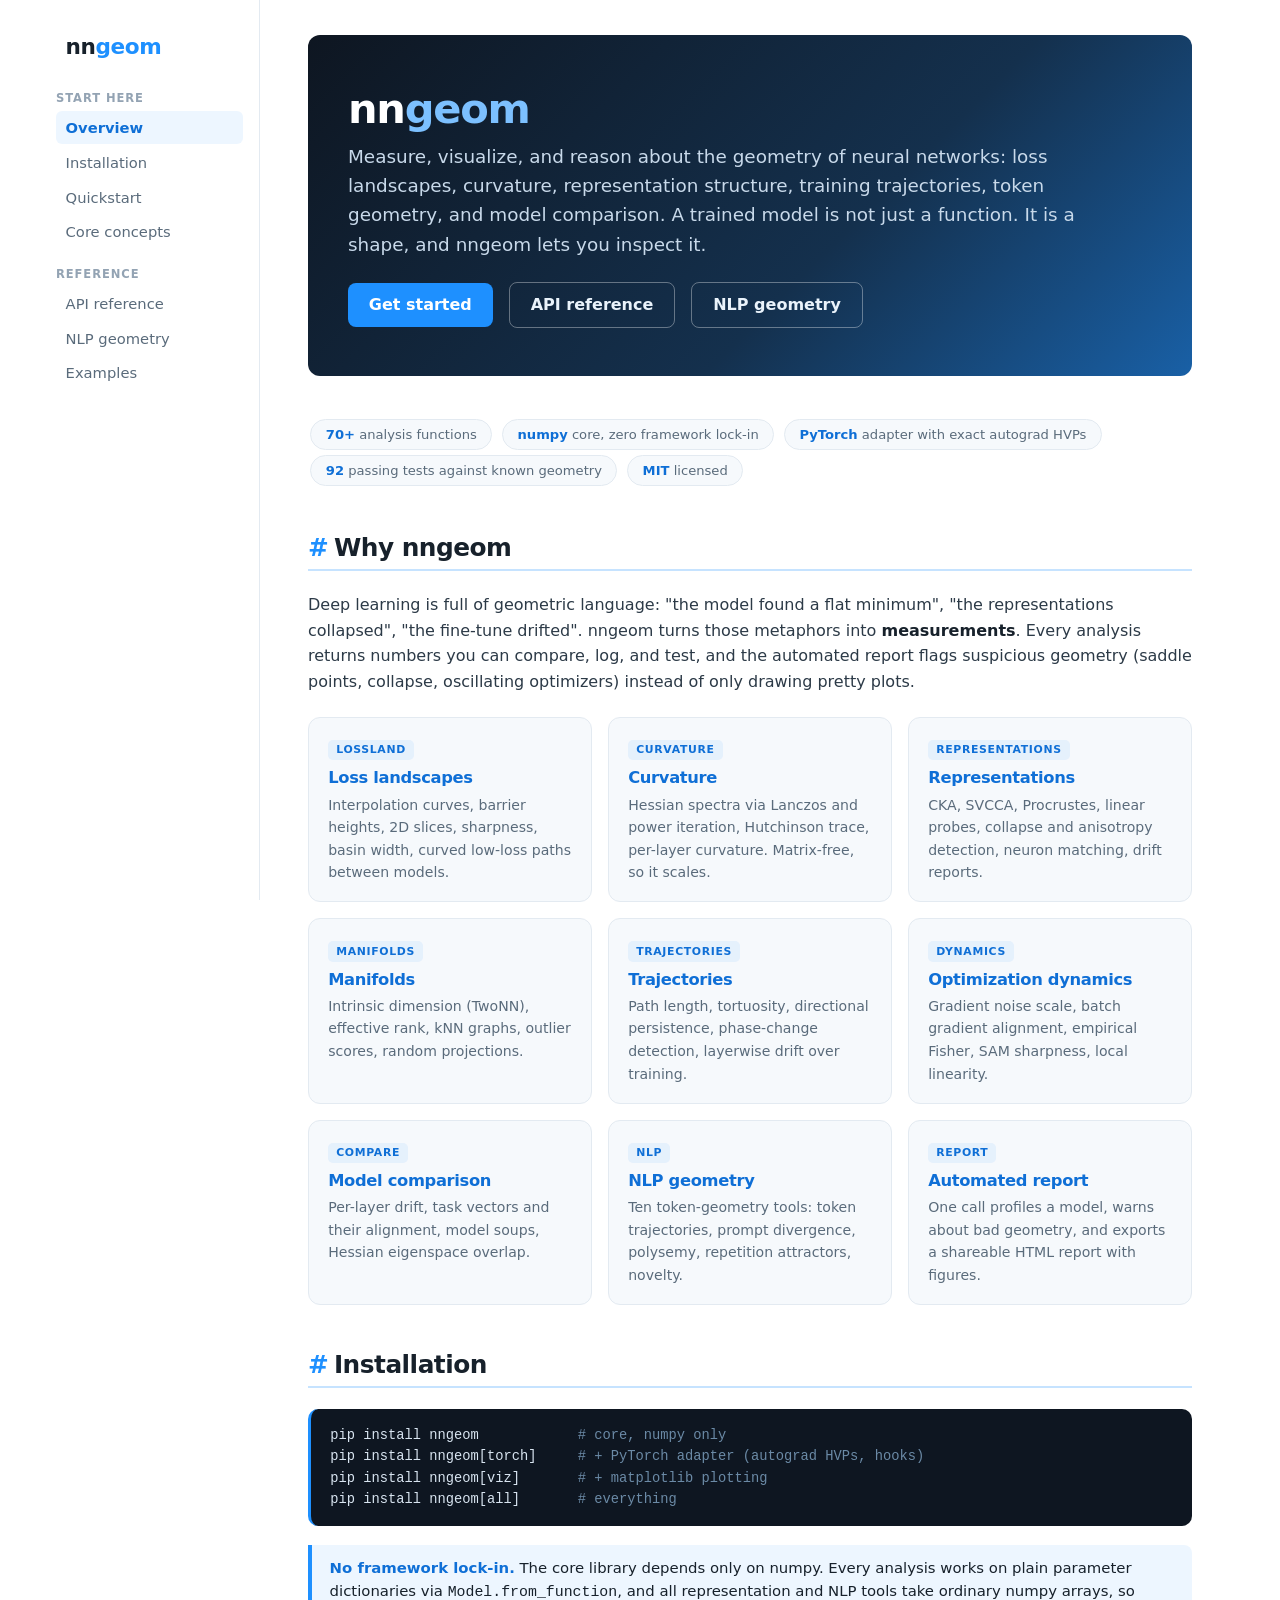
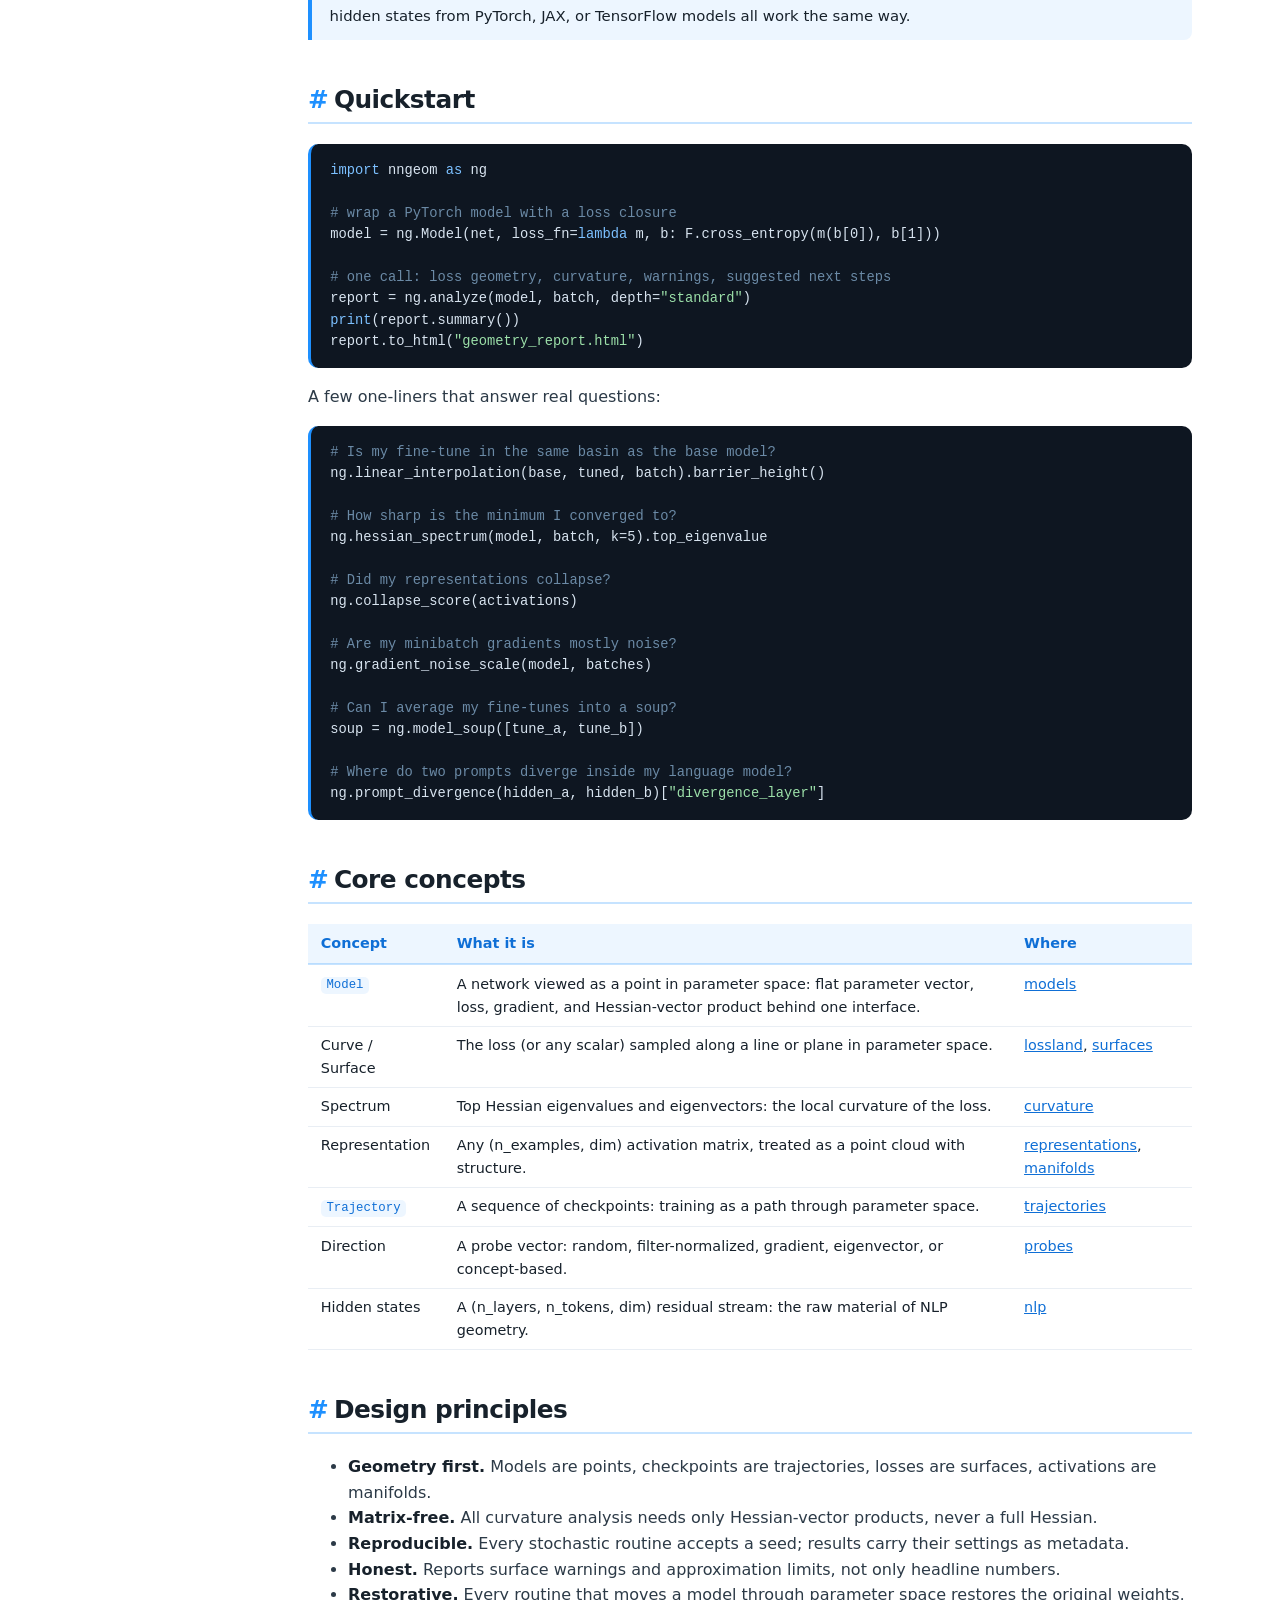
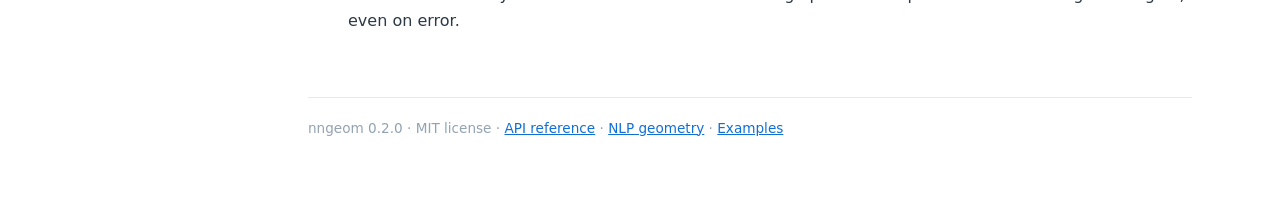
==== docs/index.html @ 73149bb1 "Initial commit: nngeom 0.2.0 Neural networks as geometric objects: loss landscapes, curvature, repre" ====
<!DOCTYPE html>
<html lang="en">
<head>
<meta charset="utf-8">
<meta name="viewport" content="width=device-width, initial-scale=1">
<title>nngeom : neural networks as geometric objects</title>
<link rel="stylesheet" href="style.css">
</head>
<body>
<div class="wrap">
<nav class="side">
  <a class="logo" href="index.html">nn<span>geom</span></a>
  <div class="group">Start here</div>
  <a class="active" href="index.html">Overview</a>
  <a href="index.html#install">Installation</a>
  <a href="index.html#quickstart">Quickstart</a>
  <a href="index.html#concepts">Core concepts</a>
  <div class="group">Reference</div>
  <a href="api.html">API reference</a>
  <a href="nlp.html">NLP geometry</a>
  <a href="examples.html">Examples</a>
</nav>
<main>

<div class="hero">
  <h1>nn<span>geom</span></h1>
  <p>Measure, visualize, and reason about the geometry of neural networks:
     loss landscapes, curvature, representation structure, training trajectories,
     token geometry, and model comparison. A trained model is not just a function.
     It is a shape, and nngeom lets you inspect it.</p>
  <div class="actions">
    <a class="primary" href="index.html#quickstart">Get started</a>
    <a class="ghost" href="api.html">API reference</a>
    <a class="ghost" href="nlp.html">NLP geometry</a>
  </div>
</div>

<div class="pill-row">
  <span class="pill"><b>70+</b> analysis functions</span>
  <span class="pill"><b>numpy</b> core, zero framework lock-in</span>
  <span class="pill"><b>PyTorch</b> adapter with exact autograd HVPs</span>
  <span class="pill"><b>92</b> passing tests against known geometry</span>
  <span class="pill"><b>MIT</b> licensed</span>
</div>

<h2 id="why"><span class="hash">#</span>Why nngeom</h2>
<p>Deep learning is full of geometric language: "the model found a flat minimum",
"the representations collapsed", "the fine-tune drifted". nngeom turns those metaphors
into <strong>measurements</strong>. Every analysis returns numbers you can compare, log,
and test, and the automated report flags suspicious geometry (saddle points, collapse,
oscillating optimizers) instead of only drawing pretty plots.</p>

<div class="grid">
  <div class="card"><span class="tag">lossland</span><h3><a href="api.html#lossland">Loss landscapes</a></h3>
    <p>Interpolation curves, barrier heights, 2D slices, sharpness, basin width, curved low-loss paths between models.</p></div>
  <div class="card"><span class="tag">curvature</span><h3><a href="api.html#curvature">Curvature</a></h3>
    <p>Hessian spectra via Lanczos and power iteration, Hutchinson trace, per-layer curvature. Matrix-free, so it scales.</p></div>
  <div class="card"><span class="tag">representations</span><h3><a href="api.html#representations">Representations</a></h3>
    <p>CKA, SVCCA, Procrustes, linear probes, collapse and anisotropy detection, neuron matching, drift reports.</p></div>
  <div class="card"><span class="tag">manifolds</span><h3><a href="api.html#manifolds">Manifolds</a></h3>
    <p>Intrinsic dimension (TwoNN), effective rank, kNN graphs, outlier scores, random projections.</p></div>
  <div class="card"><span class="tag">trajectories</span><h3><a href="api.html#trajectories">Trajectories</a></h3>
    <p>Path length, tortuosity, directional persistence, phase-change detection, layerwise drift over training.</p></div>
  <div class="card"><span class="tag">dynamics</span><h3><a href="api.html#dynamics">Optimization dynamics</a></h3>
    <p>Gradient noise scale, batch gradient alignment, empirical Fisher, SAM sharpness, local linearity.</p></div>
  <div class="card"><span class="tag">compare</span><h3><a href="api.html#compare">Model comparison</a></h3>
    <p>Per-layer drift, task vectors and their alignment, model soups, Hessian eigenspace overlap.</p></div>
  <div class="card"><span class="tag">nlp</span><h3><a href="nlp.html">NLP geometry</a></h3>
    <p>Ten token-geometry tools: token trajectories, prompt divergence, polysemy, repetition attractors, novelty.</p></div>
  <div class="card"><span class="tag">report</span><h3><a href="api.html#report">Automated report</a></h3>
    <p>One call profiles a model, warns about bad geometry, and exports a shareable HTML report with figures.</p></div>
</div>

<h2 id="install"><span class="hash">#</span>Installation</h2>
<pre><code>pip install nngeom            <span class="c"># core, numpy only</span>
pip install nngeom[torch]     <span class="c"># + PyTorch adapter (autograd HVPs, hooks)</span>
pip install nngeom[viz]       <span class="c"># + matplotlib plotting</span>
pip install nngeom[all]       <span class="c"># everything</span></code></pre>
<div class="note"><b>No framework lock-in.</b> The core library depends only on numpy.
Every analysis works on plain parameter dictionaries via <code>Model.from_function</code>,
and all representation and NLP tools take ordinary numpy arrays, so hidden states from
PyTorch, JAX, or TensorFlow models all work the same way.</div>

<h2 id="quickstart"><span class="hash">#</span>Quickstart</h2>
<pre><code><span class="k">import</span> nngeom <span class="k">as</span> ng

<span class="c"># wrap a PyTorch model with a loss closure</span>
model = ng.Model(net, loss_fn=<span class="k">lambda</span> m, b: F.cross_entropy(m(b[0]), b[1]))

<span class="c"># one call: loss geometry, curvature, warnings, suggested next steps</span>
report = ng.analyze(model, batch, depth=<span class="s">"standard"</span>)
<span class="k">print</span>(report.summary())
report.to_html(<span class="s">"geometry_report.html"</span>)</code></pre>

<p>A few one-liners that answer real questions:</p>
<pre><code><span class="c"># Is my fine-tune in the same basin as the base model?</span>
ng.linear_interpolation(base, tuned, batch).barrier_height()

<span class="c"># How sharp is the minimum I converged to?</span>
ng.hessian_spectrum(model, batch, k=5).top_eigenvalue

<span class="c"># Did my representations collapse?</span>
ng.collapse_score(activations)

<span class="c"># Are my minibatch gradients mostly noise?</span>
ng.gradient_noise_scale(model, batches)

<span class="c"># Can I average my fine-tunes into a soup?</span>
soup = ng.model_soup([tune_a, tune_b])

<span class="c"># Where do two prompts diverge inside my language model?</span>
ng.prompt_divergence(hidden_a, hidden_b)[<span class="s">"divergence_layer"</span>]</code></pre>

<h2 id="concepts"><span class="hash">#</span>Core concepts</h2>
<table>
<tr><th>Concept</th><th>What it is</th><th>Where</th></tr>
<tr><td><code>Model</code></td><td>A network viewed as a point in parameter space: flat parameter vector, loss, gradient, and Hessian-vector product behind one interface.</td><td><a href="api.html#models">models</a></td></tr>
<tr><td>Curve / Surface</td><td>The loss (or any scalar) sampled along a line or plane in parameter space.</td><td><a href="api.html#lossland">lossland</a>, <a href="api.html#surfaces">surfaces</a></td></tr>
<tr><td>Spectrum</td><td>Top Hessian eigenvalues and eigenvectors: the local curvature of the loss.</td><td><a href="api.html#curvature">curvature</a></td></tr>
<tr><td>Representation</td><td>Any (n_examples, dim) activation matrix, treated as a point cloud with structure.</td><td><a href="api.html#representations">representations</a>, <a href="api.html#manifolds">manifolds</a></td></tr>
<tr><td><code>Trajectory</code></td><td>A sequence of checkpoints: training as a path through parameter space.</td><td><a href="api.html#trajectories">trajectories</a></td></tr>
<tr><td>Direction</td><td>A probe vector: random, filter-normalized, gradient, eigenvector, or concept-based.</td><td><a href="api.html#probes">probes</a></td></tr>
<tr><td>Hidden states</td><td>A (n_layers, n_tokens, dim) residual stream: the raw material of NLP geometry.</td><td><a href="nlp.html">nlp</a></td></tr>
</table>

<h2 id="design"><span class="hash">#</span>Design principles</h2>
<ul>
<li><strong>Geometry first.</strong> Models are points, checkpoints are trajectories, losses are surfaces, activations are manifolds.</li>
<li><strong>Matrix-free.</strong> All curvature analysis needs only Hessian-vector products, never a full Hessian.</li>
<li><strong>Reproducible.</strong> Every stochastic routine accepts a seed; results carry their settings as metadata.</li>
<li><strong>Honest.</strong> Reports surface warnings and approximation limits, not only headline numbers.</li>
<li><strong>Restorative.</strong> Every routine that moves a model through parameter space restores the original weights, even on error.</li>
</ul>

<footer>nngeom 0.2.0 &middot; MIT license &middot; <a href="api.html">API reference</a> &middot; <a href="nlp.html">NLP geometry</a> &middot; <a href="examples.html">Examples</a></footer>
</main>
</div>
</body>
</html>
---- docs/style.css ----
:root {
  --accent: #1e90ff;
  --accent-dark: #0f6fd6;
  --accent-soft: rgba(30, 144, 255, 0.08);
  --accent-border: rgba(30, 144, 255, 0.25);
  --ink: #17212b;
  --muted: #5a6b7b;
  --bg: #ffffff;
  --panel: #f6f9fc;
  --code-bg: #0e1621;
  --code-ink: #d8e4f0;
  --radius: 12px;
}

* { box-sizing: border-box; }

body {
  margin: 0;
  font-family: "Segoe UI", system-ui, -apple-system, sans-serif;
  color: var(--ink);
  background: var(--bg);
  line-height: 1.6;
}

/* ---------- layout ---------- */
.wrap { display: flex; max-width: 1200px; margin: 0 auto; }

nav.side {
  position: sticky; top: 0; align-self: flex-start;
  min-width: 220px; max-width: 220px;
  height: 100vh; overflow-y: auto;
  padding: 1.5rem 1rem;
  border-right: 1px solid #e3eaf1;
}
nav.side .logo {
  font-size: 1.35rem; font-weight: 800; letter-spacing: -0.02em;
  color: var(--ink); text-decoration: none; display: block; margin-bottom: 1.2rem;
}
nav.side .logo span { color: var(--accent); }
nav.side a { display: block; padding: 0.3rem 0.6rem; margin: 0.1rem 0; border-radius: 6px;
  color: var(--muted); text-decoration: none; font-size: 0.92rem; }
nav.side a:hover { background: var(--accent-soft); color: var(--accent-dark); }
nav.side a.active { background: var(--accent-soft); color: var(--accent-dark); font-weight: 600; }
nav.side .group { margin: 1rem 0 0.25rem; font-size: 0.72rem; font-weight: 700;
  text-transform: uppercase; letter-spacing: 0.08em; color: #93a3b3; }

main { flex: 1; padding: 2.2rem 3rem 5rem; min-width: 0; }

/* ---------- hero ---------- */
.hero {
  border-radius: var(--radius);
  padding: 3rem 2.5rem;
  background: linear-gradient(135deg, #0e1621 0%, #14304d 60%, #1e90ff 140%);
  color: #fff;
  margin-bottom: 2.5rem;
}
.hero h1 { font-size: 2.6rem; margin: 0 0 0.4rem; letter-spacing: -0.03em; }
.hero h1 span { color: #7cc0ff; }
.hero p { font-size: 1.15rem; color: #c8d9ea; max-width: 46rem; margin: 0.4rem 0 1.4rem; }
.hero .actions a {
  display: inline-block; padding: 0.6rem 1.3rem; border-radius: 8px;
  text-decoration: none; font-weight: 600; margin-right: 0.7rem;
}
.hero .actions .primary { background: var(--accent); color: #fff; }
.hero .actions .primary:hover { background: #3f9fff; }
.hero .actions .ghost { border: 1px solid rgba(255,255,255,0.35); color: #eaf3fb; }
.hero .actions .ghost:hover { border-color: #7cc0ff; }

/* ---------- typography ---------- */
h1, h2, h3 { letter-spacing: -0.02em; line-height: 1.25; }
h2 {
  font-size: 1.55rem; margin-top: 2.8rem;
  padding-bottom: 0.35rem; border-bottom: 2px solid var(--accent-border);
}
h2 .hash, h3 .hash { color: var(--accent); margin-right: 0.35rem; }
h3 { font-size: 1.15rem; margin-top: 1.8rem; color: var(--ink); }
p, li { color: #2c3a47; }
a { color: var(--accent-dark); }
strong { color: var(--ink); }

/* ---------- cards ---------- */
.grid { display: grid; grid-template-columns: repeat(auto-fill, minmax(250px, 1fr)); gap: 1rem; margin: 1.4rem 0; }
.card {
  background: var(--panel); border: 1px solid #e3eaf1; border-radius: var(--radius);
  padding: 1.1rem 1.2rem; transition: border-color 0.15s, transform 0.15s;
}
.card:hover { border-color: var(--accent); transform: translateY(-2px); }
.card h3 { margin: 0 0 0.3rem; font-size: 1.02rem; }
.card h3 a { text-decoration: none; }
.card p { margin: 0; font-size: 0.88rem; color: var(--muted); }
.card .tag {
  display: inline-block; font-size: 0.68rem; font-weight: 700; letter-spacing: 0.06em;
  text-transform: uppercase; color: var(--accent-dark);
  background: var(--accent-soft); border-radius: 5px; padding: 0.1rem 0.5rem; margin-bottom: 0.5rem;
}

/* ---------- code ---------- */
pre {
  background: var(--code-bg); color: var(--code-ink);
  border-radius: 10px; padding: 1rem 1.2rem; overflow-x: auto;
  font-size: 0.86rem; line-height: 1.55;
  border-left: 3px solid var(--accent);
}
code { font-family: "Cascadia Code", Consolas, monospace; }
p code, li code, td code {
  background: var(--accent-soft); color: var(--accent-dark);
  padding: 0.08rem 0.35rem; border-radius: 5px; font-size: 0.86em;
}
pre .c { color: #6b8aa6; }  /* comment */
pre .k { color: #7cc0ff; }  /* keyword */
pre .s { color: #9ce0a9; }  /* string */

/* ---------- tables ---------- */
table { border-collapse: collapse; width: 100%; margin: 1rem 0; font-size: 0.9rem; }
th {
  text-align: left; background: var(--accent-soft); color: var(--accent-dark);
  padding: 0.5rem 0.8rem; border-bottom: 2px solid var(--accent-border);
}
td { padding: 0.45rem 0.8rem; border-bottom: 1px solid #e9eef4; vertical-align: top; }
tr:hover td { background: #fafcff; }
td:first-child code { white-space: nowrap; }

/* ---------- callouts ---------- */
.note {
  background: var(--accent-soft); border-left: 4px solid var(--accent);
  border-radius: 0 8px 8px 0; padding: 0.7rem 1.1rem; margin: 1.2rem 0; font-size: 0.93rem;
}
.note b { color: var(--accent-dark); }

.pill-row { margin: 1rem 0; }
.pill {
  display: inline-block; background: var(--panel); border: 1px solid #e3eaf1;
  border-radius: 999px; padding: 0.25rem 0.9rem; margin: 0.15rem; font-size: 0.82rem; color: var(--muted);
}
.pill b { color: var(--accent-dark); }

footer {
  margin-top: 4rem; padding-top: 1.2rem; border-top: 1px solid #e3eaf1;
  color: #93a3b3; font-size: 0.85rem;
}
footer a { color: var(--accent-dark); }

@media (max-width: 800px) {
  .wrap { flex-direction: column; }
  nav.side { position: static; height: auto; max-width: none; border-right: none; border-bottom: 1px solid #e3eaf1; }
  main { padding: 1.4rem 1.2rem 4rem; }
  .hero { padding: 2rem 1.4rem; }
  .hero h1 { font-size: 2rem; }
}
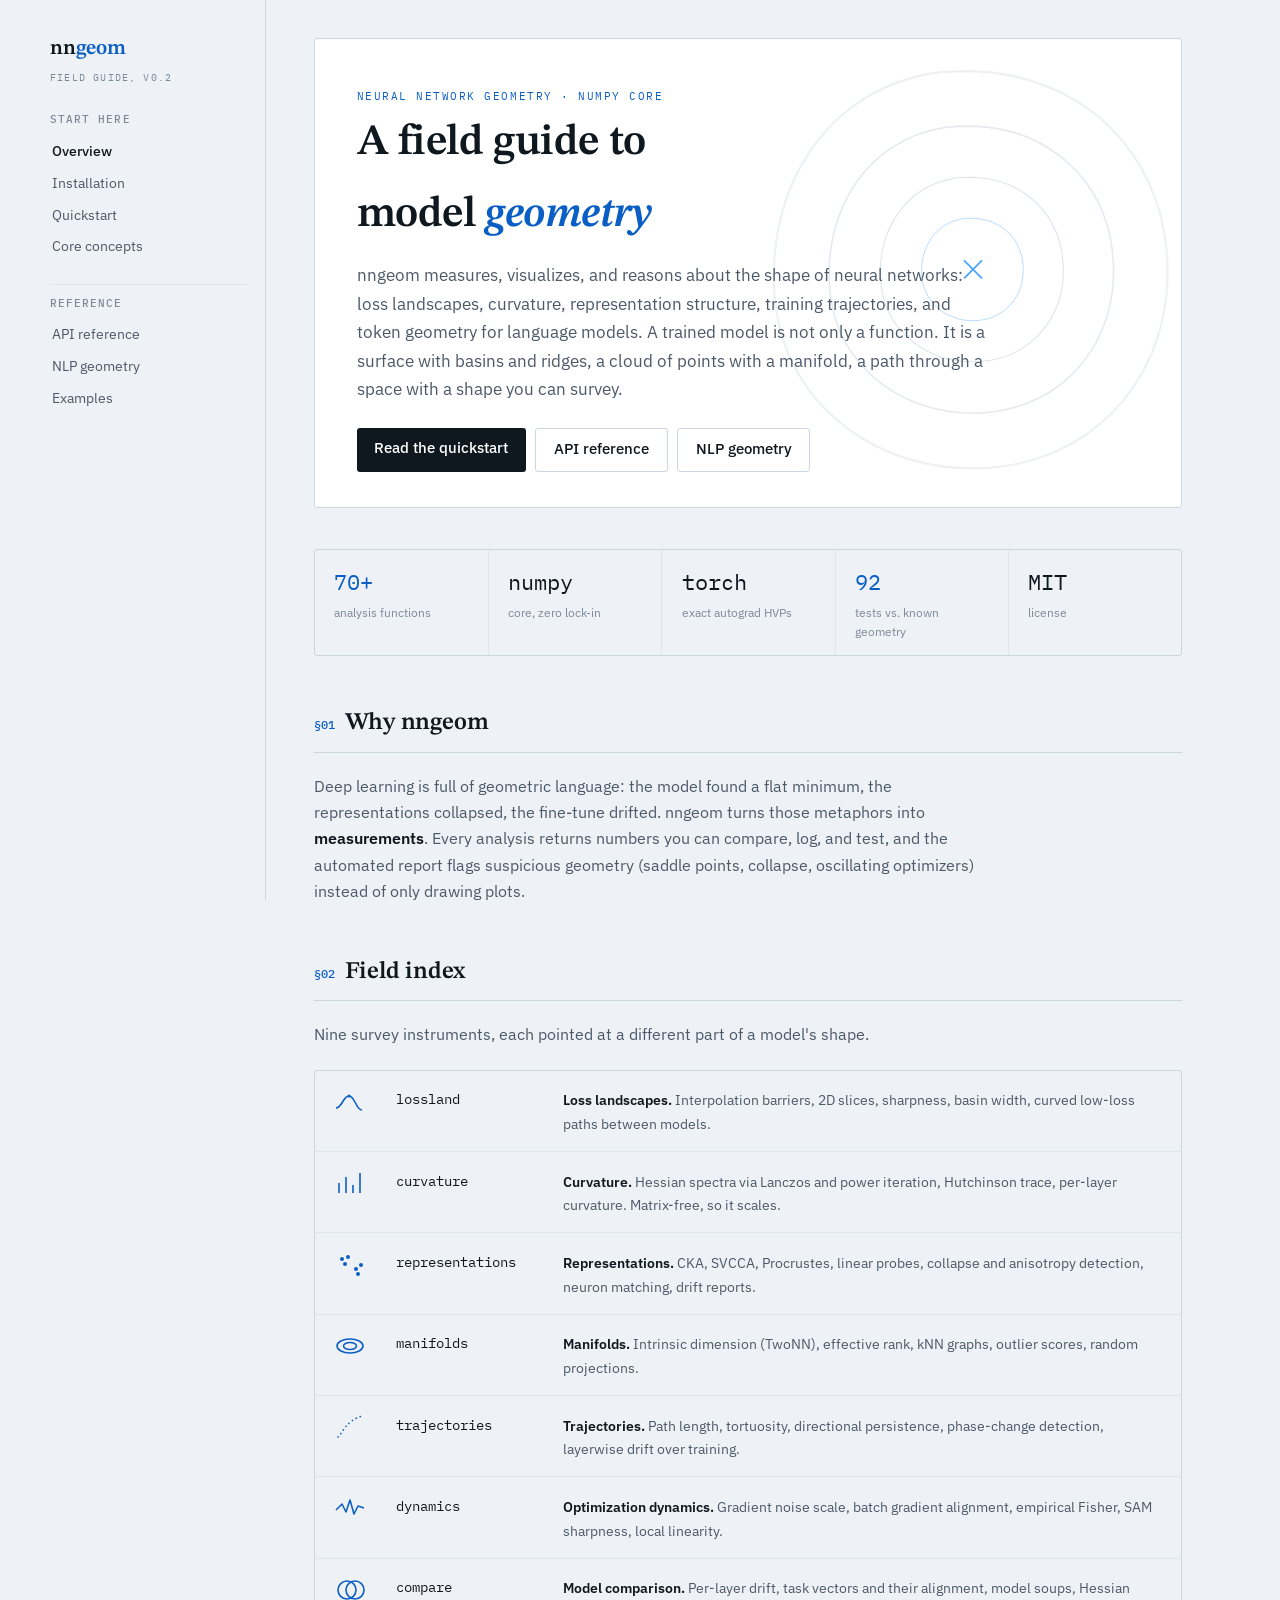
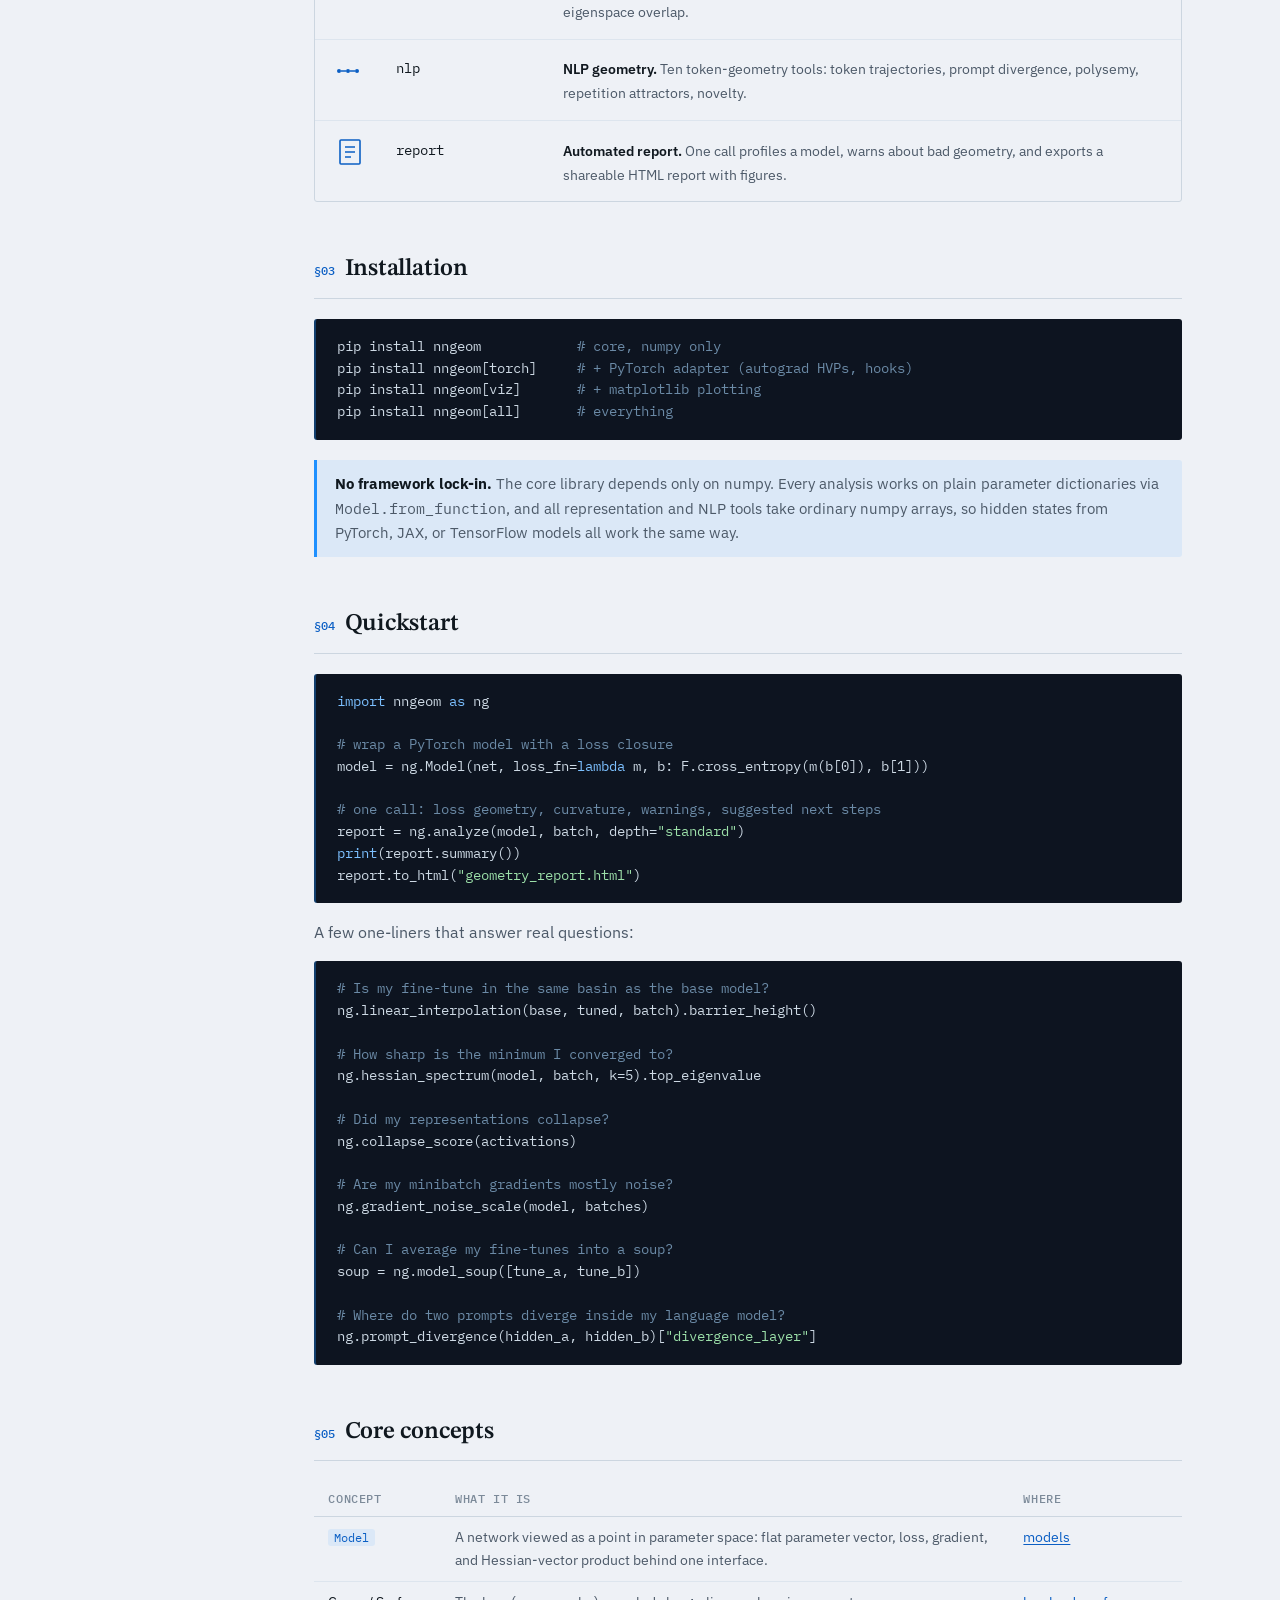
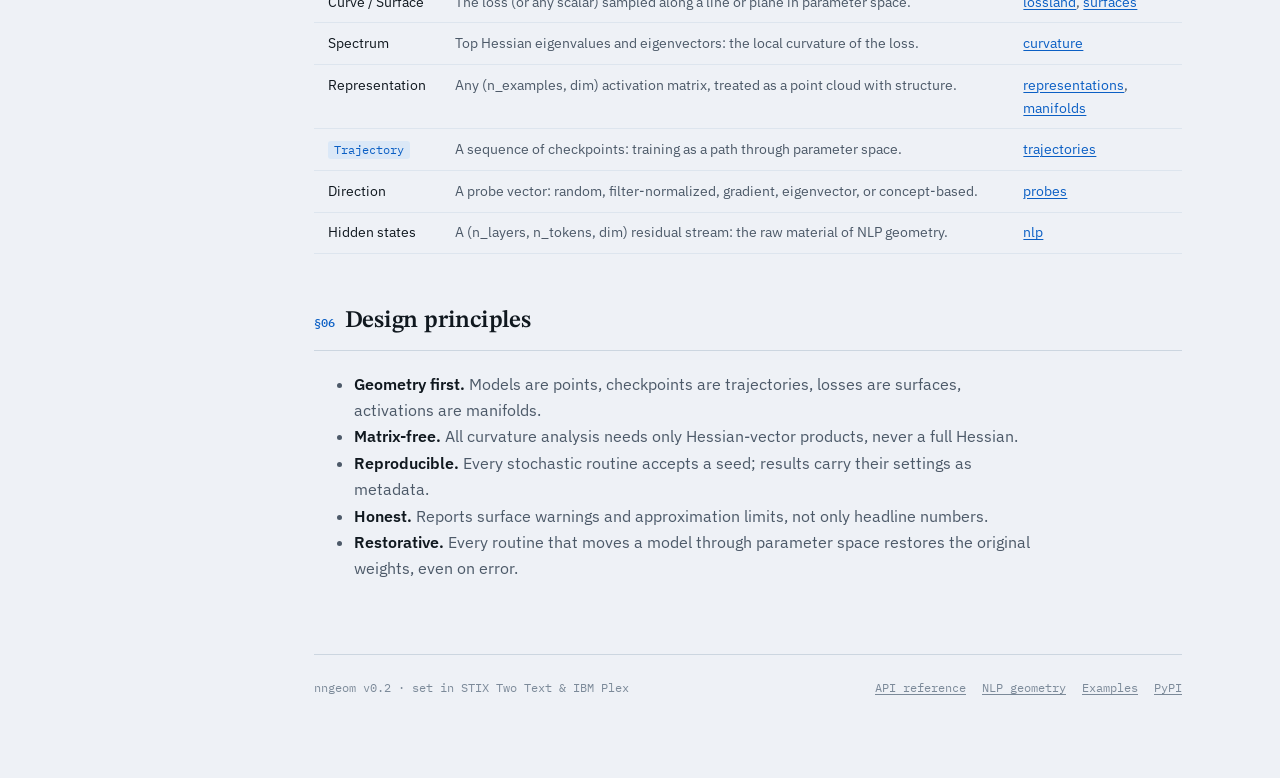
==== commit 5fee7194: "Redesign docs: replace generic SaaS-template look with a field-guide identity The old design (gradie" ====
--- a/docs/index.html
+++ b/docs/index.html
@@ -3,75 +3,118 @@
 <head>
 <meta charset="utf-8">
 <meta name="viewport" content="width=device-width, initial-scale=1">
-<title>nngeom : neural networks as geometric objects</title>
+<title>nngeom : a field guide to model geometry</title>
 <link rel="stylesheet" href="style.css">
 </head>
 <body>
 <div class="wrap">
-<nav class="side">
-  <a class="logo" href="index.html">nn<span>geom</span></a>
-  <div class="group">Start here</div>
-  <a class="active" href="index.html">Overview</a>
-  <a href="index.html#install">Installation</a>
-  <a href="index.html#quickstart">Quickstart</a>
-  <a href="index.html#concepts">Core concepts</a>
-  <div class="group">Reference</div>
-  <a href="api.html">API reference</a>
-  <a href="nlp.html">NLP geometry</a>
-  <a href="examples.html">Examples</a>
+<nav class="index-nav">
+  <a class="mark" href="index.html">nn<em>geom</em></a>
+  <span class="kicker">field guide, v0.2</span>
+
+  <div class="tab">Start here</div>
+  <a class="entry current" href="index.html">Overview</a>
+  <a class="entry" href="index.html#install">Installation</a>
+  <a class="entry" href="index.html#quickstart">Quickstart</a>
+  <a class="entry" href="index.html#concepts">Core concepts</a>
+
+  <div class="tab">Reference</div>
+  <a class="entry" href="api.html">API reference</a>
+  <a class="entry" href="nlp.html">NLP geometry</a>
+  <a class="entry" href="examples.html">Examples</a>
 </nav>
 <main>
 
-<div class="hero">
-  <h1>nn<span>geom</span></h1>
-  <p>Measure, visualize, and reason about the geometry of neural networks:
-     loss landscapes, curvature, representation structure, training trajectories,
-     token geometry, and model comparison. A trained model is not just a function.
-     It is a shape, and nngeom lets you inspect it.</p>
+<div class="masthead">
+  <svg class="contour" viewBox="0 0 420 460" aria-hidden="true">
+    <g transform="translate(230,220)">
+      <path class="ring" opacity="0.35" transform="scale(1.55)" d="M0,-100 C55,-98 95,-60 98,-5 C101,50 65,95 10,100 C-45,105 -95,70 -100,15 C-105,-40 -75,-90 -20,-99 C-12,-100 -6,-100 0,-100 Z"/>
+      <path class="ring" opacity="0.5" transform="scale(1.12)" d="M0,-100 C55,-98 95,-60 98,-5 C101,50 65,95 10,100 C-45,105 -95,70 -100,15 C-105,-40 -75,-90 -20,-99 C-12,-100 -6,-100 0,-100 Z"/>
+      <path class="ring" opacity="0.7" transform="scale(0.72)" d="M0,-100 C55,-98 95,-60 98,-5 C101,50 65,95 10,100 C-45,105 -95,70 -100,15 C-105,-40 -75,-90 -20,-99 C-12,-100 -6,-100 0,-100 Z"/>
+      <path class="ring accented" transform="scale(0.4)" d="M0,-100 C55,-98 95,-60 98,-5 C101,50 65,95 10,100 C-45,105 -95,70 -100,15 C-105,-40 -75,-90 -20,-99 C-12,-100 -6,-100 0,-100 Z"/>
+      <path class="mark-x" d="M-7,-7 L7,7 M-7,7 L7,-7"/>
+    </g>
+  </svg>
+  <span class="kicker">Neural network geometry &middot; numpy core</span>
+  <h1>A field guide to<br>model <em>geometry</em></h1>
+  <p class="lede">nngeom measures, visualizes, and reasons about the shape of neural networks:
+  loss landscapes, curvature, representation structure, training trajectories, and token
+  geometry for language models. A trained model is not only a function. It is a surface
+  with basins and ridges, a cloud of points with a manifold, a path through a space with
+  a shape you can survey.</p>
   <div class="actions">
-    <a class="primary" href="index.html#quickstart">Get started</a>
+    <a class="primary" href="index.html#quickstart">Read the quickstart</a>
     <a class="ghost" href="api.html">API reference</a>
     <a class="ghost" href="nlp.html">NLP geometry</a>
   </div>
 </div>
 
-<div class="pill-row">
-  <span class="pill"><b>70+</b> analysis functions</span>
-  <span class="pill"><b>numpy</b> core, zero framework lock-in</span>
-  <span class="pill"><b>PyTorch</b> adapter with exact autograd HVPs</span>
-  <span class="pill"><b>92</b> passing tests against known geometry</span>
-  <span class="pill"><b>MIT</b> licensed</span>
+<div class="readout">
+  <div class="cell"><span class="num"><span>70+</span></span><span class="label">analysis functions</span></div>
+  <div class="cell"><span class="num">numpy</span><span class="label">core, zero lock-in</span></div>
+  <div class="cell"><span class="num">torch</span><span class="label">exact autograd HVPs</span></div>
+  <div class="cell"><span class="num"><span>92</span></span><span class="label">tests vs. known geometry</span></div>
+  <div class="cell"><span class="num">MIT</span><span class="label">license</span></div>
 </div>
 
-<h2 id="why"><span class="hash">#</span>Why nngeom</h2>
-<p>Deep learning is full of geometric language: "the model found a flat minimum",
-"the representations collapsed", "the fine-tune drifted". nngeom turns those metaphors
-into <strong>measurements</strong>. Every analysis returns numbers you can compare, log,
-and test, and the automated report flags suspicious geometry (saddle points, collapse,
-oscillating optimizers) instead of only drawing pretty plots.</p>
+<h2 id="why">Why nngeom</h2>
+<p>Deep learning is full of geometric language: the model found a flat minimum, the
+representations collapsed, the fine-tune drifted. nngeom turns those metaphors into
+<strong>measurements</strong>. Every analysis returns numbers you can compare, log, and
+test, and the automated report flags suspicious geometry (saddle points, collapse,
+oscillating optimizers) instead of only drawing plots.</p>
 
-<div class="grid">
-  <div class="card"><span class="tag">lossland</span><h3><a href="api.html#lossland">Loss landscapes</a></h3>
-    <p>Interpolation curves, barrier heights, 2D slices, sharpness, basin width, curved low-loss paths between models.</p></div>
-  <div class="card"><span class="tag">curvature</span><h3><a href="api.html#curvature">Curvature</a></h3>
-    <p>Hessian spectra via Lanczos and power iteration, Hutchinson trace, per-layer curvature. Matrix-free, so it scales.</p></div>
-  <div class="card"><span class="tag">representations</span><h3><a href="api.html#representations">Representations</a></h3>
-    <p>CKA, SVCCA, Procrustes, linear probes, collapse and anisotropy detection, neuron matching, drift reports.</p></div>
-  <div class="card"><span class="tag">manifolds</span><h3><a href="api.html#manifolds">Manifolds</a></h3>
-    <p>Intrinsic dimension (TwoNN), effective rank, kNN graphs, outlier scores, random projections.</p></div>
-  <div class="card"><span class="tag">trajectories</span><h3><a href="api.html#trajectories">Trajectories</a></h3>
-    <p>Path length, tortuosity, directional persistence, phase-change detection, layerwise drift over training.</p></div>
-  <div class="card"><span class="tag">dynamics</span><h3><a href="api.html#dynamics">Optimization dynamics</a></h3>
-    <p>Gradient noise scale, batch gradient alignment, empirical Fisher, SAM sharpness, local linearity.</p></div>
-  <div class="card"><span class="tag">compare</span><h3><a href="api.html#compare">Model comparison</a></h3>
-    <p>Per-layer drift, task vectors and their alignment, model soups, Hessian eigenspace overlap.</p></div>
-  <div class="card"><span class="tag">nlp</span><h3><a href="nlp.html">NLP geometry</a></h3>
-    <p>Ten token-geometry tools: token trajectories, prompt divergence, polysemy, repetition attractors, novelty.</p></div>
-  <div class="card"><span class="tag">report</span><h3><a href="api.html#report">Automated report</a></h3>
-    <p>One call profiles a model, warns about bad geometry, and exports a shareable HTML report with figures.</p></div>
+<h2 id="modules">Field index</h2>
+<p>Nine survey instruments, each pointed at a different part of a model's shape.</p>
+<div class="specimen-list">
+  <a class="specimen" href="api.html#lossland">
+    <span class="glyph"><svg viewBox="0 0 32 32" fill="none" stroke="currentColor" stroke-width="1.6"><path d="M2 22 C8 22 9 10 15 10 C21 10 22 24 28 24"/><circle cx="15" cy="10" r="1.6" fill="currentColor" stroke="none"/></svg></span>
+    <span class="code">lossland</span>
+    <span class="desc"><strong>Loss landscapes.</strong> Interpolation barriers, 2D slices, sharpness, basin width, curved low-loss paths between models.</span>
+  </a>
+  <a class="specimen" href="api.html#curvature">
+    <span class="glyph"><svg viewBox="0 0 32 32" fill="none" stroke="currentColor" stroke-width="1.6"><path d="M5 26 V16 M12 26 V10 M19 26 V18 M26 26 V6"/></svg></span>
+    <span class="code">curvature</span>
+    <span class="desc"><strong>Curvature.</strong> Hessian spectra via Lanczos and power iteration, Hutchinson trace, per-layer curvature. Matrix-free, so it scales.</span>
+  </a>
+  <a class="specimen" href="api.html#representations">
+    <span class="glyph"><svg viewBox="0 0 32 32" fill="currentColor" stroke="none"><circle cx="8" cy="10" r="2"/><circle cx="14" cy="8" r="2"/><circle cx="11" cy="15" r="2"/><circle cx="22" cy="20" r="2"/><circle cx="27" cy="16" r="2"/><circle cx="24" cy="25" r="2"/></svg></span>
+    <span class="code">representations</span>
+    <span class="desc"><strong>Representations.</strong> CKA, SVCCA, Procrustes, linear probes, collapse and anisotropy detection, neuron matching, drift reports.</span>
+  </a>
+  <a class="specimen" href="api.html#manifolds">
+    <span class="glyph"><svg viewBox="0 0 32 32" fill="none" stroke="currentColor" stroke-width="1.6"><ellipse cx="16" cy="16" rx="13" ry="7"/><ellipse cx="16" cy="16" rx="6.5" ry="3.5"/></svg></span>
+    <span class="code">manifolds</span>
+    <span class="desc"><strong>Manifolds.</strong> Intrinsic dimension (TwoNN), effective rank, kNN graphs, outlier scores, random projections.</span>
+  </a>
+  <a class="specimen" href="api.html#trajectories">
+    <span class="glyph"><svg viewBox="0 0 32 32" fill="none" stroke="currentColor" stroke-width="1.6" stroke-linecap="round" stroke-dasharray="0.2 4.2"><path d="M4 26 C10 20 12 10 28 5"/></svg></span>
+    <span class="code">trajectories</span>
+    <span class="desc"><strong>Trajectories.</strong> Path length, tortuosity, directional persistence, phase-change detection, layerwise drift over training.</span>
+  </a>
+  <a class="specimen" href="api.html#dynamics">
+    <span class="glyph"><svg viewBox="0 0 32 32" fill="none" stroke="currentColor" stroke-width="1.6" stroke-linejoin="round"><path d="M2 18 L8 12 L12 20 L16 8 L20 22 L24 14 L30 16"/></svg></span>
+    <span class="code">dynamics</span>
+    <span class="desc"><strong>Optimization dynamics.</strong> Gradient noise scale, batch gradient alignment, empirical Fisher, SAM sharpness, local linearity.</span>
+  </a>
+  <a class="specimen" href="api.html#compare">
+    <span class="glyph"><svg viewBox="0 0 32 32" fill="none" stroke="currentColor" stroke-width="1.6"><circle cx="13" cy="16" r="9"/><circle cx="21" cy="16" r="9"/></svg></span>
+    <span class="code">compare</span>
+    <span class="desc"><strong>Model comparison.</strong> Per-layer drift, task vectors and their alignment, model soups, Hessian eigenspace overlap.</span>
+  </a>
+  <a class="specimen" href="nlp.html">
+    <span class="glyph"><svg viewBox="0 0 32 32" fill="none" stroke="currentColor" stroke-width="1.6"><circle cx="5" cy="16" r="2" fill="currentColor" stroke="none"/><circle cx="14" cy="16" r="2" fill="currentColor" stroke="none"/><circle cx="23" cy="16" r="2" fill="currentColor" stroke="none"/><path d="M7 16 H12 M16 16 H21"/></svg></span>
+    <span class="code">nlp</span>
+    <span class="desc"><strong>NLP geometry.</strong> Ten token-geometry tools: token trajectories, prompt divergence, polysemy, repetition attractors, novelty.</span>
+  </a>
+  <a class="specimen" href="api.html#report">
+    <span class="glyph"><svg viewBox="0 0 32 32" fill="none" stroke="currentColor" stroke-width="1.6"><rect x="6" y="4" width="20" height="24" rx="1"/><path d="M11 11 H21 M11 16 H21 M11 21 H17"/></svg></span>
+    <span class="code">report</span>
+    <span class="desc"><strong>Automated report.</strong> One call profiles a model, warns about bad geometry, and exports a shareable HTML report with figures.</span>
+  </a>
 </div>
 
-<h2 id="install"><span class="hash">#</span>Installation</h2>
+<h2 id="install">Installation</h2>
 <pre><code>pip install nngeom            <span class="c"># core, numpy only</span>
 pip install nngeom[torch]     <span class="c"># + PyTorch adapter (autograd HVPs, hooks)</span>
 pip install nngeom[viz]       <span class="c"># + matplotlib plotting</span>
@@ -81,7 +124,7 @@
 and all representation and NLP tools take ordinary numpy arrays, so hidden states from
 PyTorch, JAX, or TensorFlow models all work the same way.</div>
 
-<h2 id="quickstart"><span class="hash">#</span>Quickstart</h2>
+<h2 id="quickstart">Quickstart</h2>
 <pre><code><span class="k">import</span> nngeom <span class="k">as</span> ng
 
 <span class="c"># wrap a PyTorch model with a loss closure</span>
@@ -111,7 +154,8 @@
 <span class="c"># Where do two prompts diverge inside my language model?</span>
 ng.prompt_divergence(hidden_a, hidden_b)[<span class="s">"divergence_layer"</span>]</code></pre>
 
-<h2 id="concepts"><span class="hash">#</span>Core concepts</h2>
+<h2 id="concepts">Core concepts</h2>
+<div class="tablewrap">
 <table>
 <tr><th>Concept</th><th>What it is</th><th>Where</th></tr>
 <tr><td><code>Model</code></td><td>A network viewed as a point in parameter space: flat parameter vector, loss, gradient, and Hessian-vector product behind one interface.</td><td><a href="api.html#models">models</a></td></tr>
@@ -122,8 +166,9 @@
 <tr><td>Direction</td><td>A probe vector: random, filter-normalized, gradient, eigenvector, or concept-based.</td><td><a href="api.html#probes">probes</a></td></tr>
 <tr><td>Hidden states</td><td>A (n_layers, n_tokens, dim) residual stream: the raw material of NLP geometry.</td><td><a href="nlp.html">nlp</a></td></tr>
 </table>
+</div>
 
-<h2 id="design"><span class="hash">#</span>Design principles</h2>
+<h2 id="design">Design principles</h2>
 <ul>
 <li><strong>Geometry first.</strong> Models are points, checkpoints are trajectories, losses are surfaces, activations are manifolds.</li>
 <li><strong>Matrix-free.</strong> All curvature analysis needs only Hessian-vector products, never a full Hessian.</li>
@@ -132,7 +177,15 @@
 <li><strong>Restorative.</strong> Every routine that moves a model through parameter space restores the original weights, even on error.</li>
 </ul>
 
-<footer>nngeom 0.2.0 &middot; MIT license &middot; <a href="api.html">API reference</a> &middot; <a href="nlp.html">NLP geometry</a> &middot; <a href="examples.html">Examples</a></footer>
+<div class="colophon">
+  <span>nngeom v0.2 &middot; set in STIX Two Text &amp; IBM Plex</span>
+  <span class="links">
+    <a href="api.html">API reference</a>
+    <a href="nlp.html">NLP geometry</a>
+    <a href="examples.html">Examples</a>
+    <a href="https://pypi.org/project/nngeom/">PyPI</a>
+  </span>
+</div>
 </main>
 </div>
 </body>
--- a/docs/style.css
+++ b/docs/style.css
@@ -1,149 +1,293 @@
+@import url('https://fonts.googleapis.com/css2?family=STIX+Two+Text:ital,wght@0,400;0,500;0,600;1,400&family=IBM+Plex+Sans:wght@400;500;600&family=IBM+Plex+Mono:wght@400;500&display=swap');
+
 :root {
+  /* paper + ink, light */
+  --paper: #eef1f6;
+  --paper-raised: #ffffff;
+  --ink: #10181f;
+  --ink-soft: #4c5968;
+  --ink-faint: #7c8a99;
+  --line: #ccd6e0;
+  --line-soft: #dde5ee;
+
+  /* accent, spent sparingly */
   --accent: #1e90ff;
-  --accent-dark: #0f6fd6;
-  --accent-soft: rgba(30, 144, 255, 0.08);
-  --accent-border: rgba(30, 144, 255, 0.25);
-  --ink: #17212b;
-  --muted: #5a6b7b;
-  --bg: #ffffff;
-  --panel: #f6f9fc;
-  --code-bg: #0e1621;
-  --code-ink: #d8e4f0;
-  --radius: 12px;
+  --accent-text: #0b5fc4;   /* AA-safe on light paper */
+  --accent-soft: rgba(30, 144, 255, 0.09);
+  --accent-line: rgba(30, 144, 255, 0.3);
+
+  /* fixed instrument panel, same in both themes */
+  --panel: #0d1420;
+  --panel-ink: #cdd9e4;
+  --panel-line: rgba(30, 144, 255, 0.35);
+
+  --radius: 3px;
+  --serif: "STIX Two Text", "Iowan Old Style", Georgia, serif;
+  --sans: "IBM Plex Sans", "Segoe UI", system-ui, -apple-system, sans-serif;
+  --mono: "IBM Plex Mono", "Cascadia Code", Consolas, monospace;
+}
+
+@media (prefers-color-scheme: dark) {
+  :root {
+    --paper: #0a0f16;
+    --paper-raised: #111925;
+    --ink: #e7edf4;
+    --ink-soft: #93a3b3;
+    --ink-faint: #5c6b7a;
+    --line: #223141;
+    --line-soft: #182330;
+    --accent: #52a8ff;
+    --accent-text: #6fb6ff;
+    --accent-soft: rgba(82, 168, 255, 0.1);
+    --accent-line: rgba(82, 168, 255, 0.32);
+  }
+}
+:root[data-theme="dark"] {
+  --paper: #0a0f16;
+  --paper-raised: #111925;
+  --ink: #e7edf4;
+  --ink-soft: #93a3b3;
+  --ink-faint: #5c6b7a;
+  --line: #223141;
+  --line-soft: #182330;
+  --accent: #52a8ff;
+  --accent-text: #6fb6ff;
+  --accent-soft: rgba(82, 168, 255, 0.1);
+  --accent-line: rgba(82, 168, 255, 0.32);
+}
+:root[data-theme="light"] {
+  --paper: #eef1f6;
+  --paper-raised: #ffffff;
+  --ink: #10181f;
+  --ink-soft: #4c5968;
+  --ink-faint: #7c8a99;
+  --line: #ccd6e0;
+  --line-soft: #dde5ee;
+  --accent: #1e90ff;
+  --accent-text: #0b5fc4;
+  --accent-soft: rgba(30, 144, 255, 0.09);
+  --accent-line: rgba(30, 144, 255, 0.3);
 }
 
 * { box-sizing: border-box; }
+
+html { -webkit-text-size-adjust: 100%; }
 
 body {
   margin: 0;
-  font-family: "Segoe UI", system-ui, -apple-system, sans-serif;
+  font-family: var(--sans);
+  font-size: 16px;
   color: var(--ink);
-  background: var(--bg);
-  line-height: 1.6;
-}
-
-/* ---------- layout ---------- */
-.wrap { display: flex; max-width: 1200px; margin: 0 auto; }
-
-nav.side {
+  background: var(--paper);
+  line-height: 1.65;
+}
+
+a { color: var(--accent-text); text-decoration-thickness: 1px; text-underline-offset: 0.15em; }
+a:hover { color: var(--accent); }
+a:focus-visible, button:focus-visible, input:focus-visible {
+  outline: 2px solid var(--accent); outline-offset: 2px;
+}
+
+strong { color: var(--ink); font-weight: 600; }
+::selection { background: var(--accent-soft); color: var(--ink); }
+
+/* ---------------------------------------------------------------- layout */
+
+.wrap { display: flex; max-width: 1180px; margin: 0 auto; align-items: flex-start; }
+
+.index-nav {
   position: sticky; top: 0; align-self: flex-start;
-  min-width: 220px; max-width: 220px;
+  min-width: 216px; max-width: 216px;
   height: 100vh; overflow-y: auto;
-  padding: 1.5rem 1rem;
-  border-right: 1px solid #e3eaf1;
-}
-nav.side .logo {
-  font-size: 1.35rem; font-weight: 800; letter-spacing: -0.02em;
-  color: var(--ink); text-decoration: none; display: block; margin-bottom: 1.2rem;
-}
-nav.side .logo span { color: var(--accent); }
-nav.side a { display: block; padding: 0.3rem 0.6rem; margin: 0.1rem 0; border-radius: 6px;
-  color: var(--muted); text-decoration: none; font-size: 0.92rem; }
-nav.side a:hover { background: var(--accent-soft); color: var(--accent-dark); }
-nav.side a.active { background: var(--accent-soft); color: var(--accent-dark); font-weight: 600; }
-nav.side .group { margin: 1rem 0 0.25rem; font-size: 0.72rem; font-weight: 700;
-  text-transform: uppercase; letter-spacing: 0.08em; color: #93a3b3; }
-
-main { flex: 1; padding: 2.2rem 3rem 5rem; min-width: 0; }
-
-/* ---------- hero ---------- */
-.hero {
-  border-radius: var(--radius);
-  padding: 3rem 2.5rem;
-  background: linear-gradient(135deg, #0e1621 0%, #14304d 60%, #1e90ff 140%);
-  color: #fff;
-  margin-bottom: 2.5rem;
-}
-.hero h1 { font-size: 2.6rem; margin: 0 0 0.4rem; letter-spacing: -0.03em; }
-.hero h1 span { color: #7cc0ff; }
-.hero p { font-size: 1.15rem; color: #c8d9ea; max-width: 46rem; margin: 0.4rem 0 1.4rem; }
-.hero .actions a {
-  display: inline-block; padding: 0.6rem 1.3rem; border-radius: 8px;
-  text-decoration: none; font-weight: 600; margin-right: 0.7rem;
-}
-.hero .actions .primary { background: var(--accent); color: #fff; }
-.hero .actions .primary:hover { background: #3f9fff; }
-.hero .actions .ghost { border: 1px solid rgba(255,255,255,0.35); color: #eaf3fb; }
-.hero .actions .ghost:hover { border-color: #7cc0ff; }
-
-/* ---------- typography ---------- */
-h1, h2, h3 { letter-spacing: -0.02em; line-height: 1.25; }
+  padding: 2rem 1.1rem 2rem 0;
+  border-right: 1px solid var(--line);
+}
+.index-nav .mark {
+  display: block; font-family: var(--serif); font-size: 1.3rem; font-weight: 600;
+  color: var(--ink); text-decoration: none; letter-spacing: -0.01em; margin-bottom: 0.2rem;
+}
+.index-nav .mark em { color: var(--accent-text); font-style: normal; }
+.index-nav .kicker {
+  display: block; font-family: var(--mono); font-size: 0.62rem; letter-spacing: 0.12em;
+  text-transform: uppercase; color: var(--ink-faint); margin-bottom: 1.6rem;
+}
+.index-nav .tab {
+  margin: 1.35rem 0 0.4rem; font-family: var(--mono); font-size: 0.66rem; font-weight: 500;
+  letter-spacing: 0.1em; text-transform: uppercase; color: var(--ink-faint);
+  border-top: 1px solid var(--line-soft); padding-top: 0.6rem;
+}
+.index-nav .tab:first-of-type { border-top: none; padding-top: 0; margin-top: 0; }
+.index-nav a.entry {
+  display: block; padding: 0.28rem 0; font-size: 0.87rem;
+  color: var(--ink-soft); text-decoration: none; border-left: 2px solid transparent;
+  padding-left: 0.6rem; margin-left: -0.62rem;
+}
+.index-nav a.entry:hover { color: var(--accent-text); border-left-color: var(--line); }
+.index-nav a.entry.current { color: var(--ink); font-weight: 500; border-left-color: var(--accent); }
+
+main { flex: 1; min-width: 0; padding: 2.4rem 3rem 5rem 3rem; }
+
+/* ---------------------------------------------------------------- masthead */
+
+.masthead {
+  position: relative; overflow: hidden;
+  border: 1px solid var(--line); border-radius: var(--radius);
+  background: var(--paper-raised);
+  padding: 2.6rem 2.6rem 2.2rem;
+  margin-bottom: 2.6rem;
+}
+.masthead .contour {
+  position: absolute; right: -4%; top: -18%; width: 62%; height: 140%;
+  color: var(--line); z-index: 0; pointer-events: none;
+}
+.masthead .contour .ring { fill: none; stroke: currentColor; stroke-width: 1.1; }
+.masthead .contour .ring.accented { stroke: var(--accent); opacity: 0.55; }
+.masthead .contour .mark-x { stroke: var(--accent); stroke-width: 1.4; opacity: 0.8; }
+
+.masthead .kicker {
+  position: relative; z-index: 1;
+  font-family: var(--mono); font-size: 0.68rem; letter-spacing: 0.14em; text-transform: uppercase;
+  color: var(--accent-text); margin: 0 0 0.9rem;
+}
+.masthead h1 {
+  position: relative; z-index: 1;
+  font-family: var(--serif); font-weight: 600; letter-spacing: -0.01em;
+  font-size: 2.7rem; margin: 0 0 0.7rem; text-wrap: balance; color: var(--ink);
+}
+.masthead h1 em { font-style: italic; color: var(--accent-text); }
+.masthead .lede {
+  position: relative; z-index: 1;
+  font-size: 1.08rem; color: var(--ink-soft); max-width: 40rem; margin: 0 0 1.5rem;
+}
+.masthead .actions { position: relative; z-index: 1; display: flex; gap: 0.6rem; flex-wrap: wrap; }
+.masthead .actions a {
+  display: inline-block; padding: 0.55rem 1.1rem; border-radius: var(--radius);
+  text-decoration: none; font-size: 0.92rem; font-weight: 500;
+}
+.masthead .actions .primary { background: var(--ink); color: var(--paper-raised); }
+.masthead .actions .primary:hover { background: var(--accent); color: #fff; }
+.masthead .actions .ghost { border: 1px solid var(--line); color: var(--ink); }
+.masthead .actions .ghost:hover { border-color: var(--accent); color: var(--accent-text); }
+
+.masthead.compact { padding: 1.7rem 2.2rem 1.6rem; margin-bottom: 2rem; }
+.masthead.compact h1 { font-size: 1.9rem; margin-bottom: 0.35rem; }
+.masthead.compact .lede { font-size: 0.98rem; margin-bottom: 0; max-width: 44rem; }
+.masthead.compact .contour { width: 40%; opacity: 0.7; }
+
+/* ---------------------------------------------------------------- readout strip */
+
+.readout { display: flex; flex-wrap: wrap; gap: 0; border: 1px solid var(--line); border-radius: var(--radius);
+  margin: 0 0 2.6rem; overflow: hidden; }
+.readout .cell { flex: 1 1 140px; padding: 0.9rem 1.2rem; border-left: 1px solid var(--line-soft); }
+.readout .cell:first-child { border-left: none; }
+.readout .num { display: block; font-family: var(--mono); font-size: 1.35rem; color: var(--ink);
+  font-variant-numeric: tabular-nums; }
+.readout .num span { color: var(--accent-text); }
+.readout .label { display: block; font-size: 0.72rem; color: var(--ink-faint); margin-top: 0.15rem; }
+
+/* ---------------------------------------------------------------- headings + counters */
+
+main { counter-reset: section; }
+h1 { font-family: var(--serif); }
 h2 {
-  font-size: 1.55rem; margin-top: 2.8rem;
-  padding-bottom: 0.35rem; border-bottom: 2px solid var(--accent-border);
-}
-h2 .hash, h3 .hash { color: var(--accent); margin-right: 0.35rem; }
-h3 { font-size: 1.15rem; margin-top: 1.8rem; color: var(--ink); }
-p, li { color: #2c3a47; }
-a { color: var(--accent-dark); }
-strong { color: var(--ink); }
-
-/* ---------- cards ---------- */
-.grid { display: grid; grid-template-columns: repeat(auto-fill, minmax(250px, 1fr)); gap: 1rem; margin: 1.4rem 0; }
-.card {
-  background: var(--panel); border: 1px solid #e3eaf1; border-radius: var(--radius);
-  padding: 1.1rem 1.2rem; transition: border-color 0.15s, transform 0.15s;
-}
-.card:hover { border-color: var(--accent); transform: translateY(-2px); }
-.card h3 { margin: 0 0 0.3rem; font-size: 1.02rem; }
-.card h3 a { text-decoration: none; }
-.card p { margin: 0; font-size: 0.88rem; color: var(--muted); }
-.card .tag {
-  display: inline-block; font-size: 0.68rem; font-weight: 700; letter-spacing: 0.06em;
-  text-transform: uppercase; color: var(--accent-dark);
-  background: var(--accent-soft); border-radius: 5px; padding: 0.1rem 0.5rem; margin-bottom: 0.5rem;
-}
-
-/* ---------- code ---------- */
+  counter-increment: section;
+  font-family: var(--serif); font-weight: 600; letter-spacing: -0.01em;
+  font-size: 1.5rem; margin-top: 3rem; padding-bottom: 0.5rem;
+  border-bottom: 1px solid var(--line); display: flex; align-items: baseline; gap: 0.65rem;
+}
+h2::before {
+  content: "\00a7 " counter(section, decimal-leading-zero);
+  font-family: var(--mono); font-size: 0.78rem; font-weight: 500; color: var(--accent-text);
+  white-space: nowrap;
+}
+h2.no-count { counter-increment: none; }
+h2.no-count::before { content: "+"; }
+h3 {
+  font-family: var(--sans); font-weight: 600; font-size: 1.05rem; margin-top: 2rem;
+  color: var(--ink); padding-left: 0.75rem; border-left: 3px solid var(--accent-line);
+}
+p, li { color: var(--ink-soft); max-width: 68ch; }
+main > p { max-width: 68ch; }
+h1, h2, h3 { text-wrap: balance; }
+
+/* ---------------------------------------------------------------- specimen index */
+
+.specimen-list { border: 1px solid var(--line); border-radius: var(--radius); margin: 1.4rem 0 2rem; overflow: hidden; }
+.specimen {
+  display: grid; grid-template-columns: 44px 150px 1fr; gap: 1.1rem; align-items: start;
+  padding: 0.95rem 1.2rem; border-top: 1px solid var(--line-soft);
+  text-decoration: none; color: inherit;
+}
+.specimen:first-child { border-top: none; }
+.specimen:hover { background: var(--accent-soft); }
+.specimen .glyph { color: var(--accent-text); width: 32px; height: 32px; }
+.specimen .glyph svg { width: 100%; height: 100%; }
+.specimen .code {
+  font-family: var(--mono); font-size: 0.86rem; color: var(--ink); padding-top: 0.15rem;
+}
+.specimen .desc { font-size: 0.9rem; color: var(--ink-soft); padding-top: 0.15rem; }
+.specimen .desc strong { color: var(--ink); }
+
+/* ---------------------------------------------------------------- code */
+
 pre {
-  background: var(--code-bg); color: var(--code-ink);
-  border-radius: 10px; padding: 1rem 1.2rem; overflow-x: auto;
-  font-size: 0.86rem; line-height: 1.55;
-  border-left: 3px solid var(--accent);
-}
-code { font-family: "Cascadia Code", Consolas, monospace; }
-p code, li code, td code {
-  background: var(--accent-soft); color: var(--accent-dark);
-  padding: 0.08rem 0.35rem; border-radius: 5px; font-size: 0.86em;
-}
-pre .c { color: #6b8aa6; }  /* comment */
-pre .k { color: #7cc0ff; }  /* keyword */
-pre .s { color: #9ce0a9; }  /* string */
-
-/* ---------- tables ---------- */
-table { border-collapse: collapse; width: 100%; margin: 1rem 0; font-size: 0.9rem; }
+  background: var(--panel); color: var(--panel-ink);
+  border-radius: var(--radius); padding: 1.05rem 1.3rem; overflow-x: auto;
+  font-size: 0.85rem; line-height: 1.6; font-family: var(--mono);
+  border-left: 2px solid var(--panel-line);
+}
+code { font-family: var(--mono); }
+p code, li code, td code, h3 code {
+  background: var(--accent-soft); color: var(--accent-text);
+  padding: 0.08rem 0.35rem; border-radius: 3px; font-size: 0.86em;
+}
+pre .c { color: #6b8aa6; }
+pre .k { color: #7cc0ff; }
+pre .s { color: #9ce0a9; }
+
+/* ---------------------------------------------------------------- tables (ledger) */
+
+.tablewrap { overflow-x: auto; margin: 1.1rem 0 1.6rem; }
+table { border-collapse: collapse; width: 100%; font-size: 0.87rem; min-width: 480px; }
 th {
-  text-align: left; background: var(--accent-soft); color: var(--accent-dark);
-  padding: 0.5rem 0.8rem; border-bottom: 2px solid var(--accent-border);
-}
-td { padding: 0.45rem 0.8rem; border-bottom: 1px solid #e9eef4; vertical-align: top; }
-tr:hover td { background: #fafcff; }
+  text-align: left; font-family: var(--mono); font-weight: 500; font-size: 0.72rem;
+  letter-spacing: 0.05em; text-transform: uppercase; color: var(--ink-faint);
+  padding: 0.5rem 0.9rem; border-bottom: 1px solid var(--line);
+}
+td { padding: 0.55rem 0.9rem; border-bottom: 1px solid var(--line-soft); vertical-align: top; color: var(--ink-soft); }
+tr:hover td { background: var(--accent-soft); }
+td:first-child { color: var(--ink); white-space: nowrap; }
 td:first-child code { white-space: nowrap; }
 
-/* ---------- callouts ---------- */
+/* ---------------------------------------------------------------- callouts */
+
 .note {
-  background: var(--accent-soft); border-left: 4px solid var(--accent);
-  border-radius: 0 8px 8px 0; padding: 0.7rem 1.1rem; margin: 1.2rem 0; font-size: 0.93rem;
-}
-.note b { color: var(--accent-dark); }
-
-.pill-row { margin: 1rem 0; }
-.pill {
-  display: inline-block; background: var(--panel); border: 1px solid #e3eaf1;
-  border-radius: 999px; padding: 0.25rem 0.9rem; margin: 0.15rem; font-size: 0.82rem; color: var(--muted);
-}
-.pill b { color: var(--accent-dark); }
-
-footer {
-  margin-top: 4rem; padding-top: 1.2rem; border-top: 1px solid #e3eaf1;
-  color: #93a3b3; font-size: 0.85rem;
-}
-footer a { color: var(--accent-dark); }
-
-@media (max-width: 800px) {
+  background: var(--accent-soft); border-left: 3px solid var(--accent);
+  border-radius: 0 var(--radius) var(--radius) 0; padding: 0.75rem 1.15rem; margin: 1.3rem 0;
+  font-size: 0.92rem; color: var(--ink-soft);
+}
+.note b { color: var(--ink); }
+
+/* ---------------------------------------------------------------- colophon */
+
+.colophon {
+  margin-top: 4.5rem; padding-top: 1.4rem; border-top: 1px solid var(--line);
+  display: flex; justify-content: space-between; flex-wrap: wrap; gap: 0.6rem;
+  font-family: var(--mono); font-size: 0.78rem; color: var(--ink-faint);
+}
+.colophon a { color: var(--ink-faint); }
+.colophon a:hover { color: var(--accent-text); }
+.colophon .links { display: flex; gap: 1rem; flex-wrap: wrap; }
+
+@media (max-width: 860px) {
   .wrap { flex-direction: column; }
-  nav.side { position: static; height: auto; max-width: none; border-right: none; border-bottom: 1px solid #e3eaf1; }
-  main { padding: 1.4rem 1.2rem 4rem; }
-  .hero { padding: 2rem 1.4rem; }
-  .hero h1 { font-size: 2rem; }
-}
+  .index-nav { position: static; height: auto; max-width: none; border-right: none; border-bottom: 1px solid var(--line);
+    padding: 1.4rem 1.2rem; }
+  main { padding: 1.6rem 1.2rem 4rem; }
+  .masthead { padding: 1.8rem 1.4rem; }
+  .masthead h1 { font-size: 2.05rem; }
+  .masthead .contour { width: 55%; opacity: 0.5; }
+  .specimen { grid-template-columns: 36px 1fr; }
+  .specimen .code { grid-column: 2; }
+  .specimen .desc { grid-column: 1 / -1; }
+}
